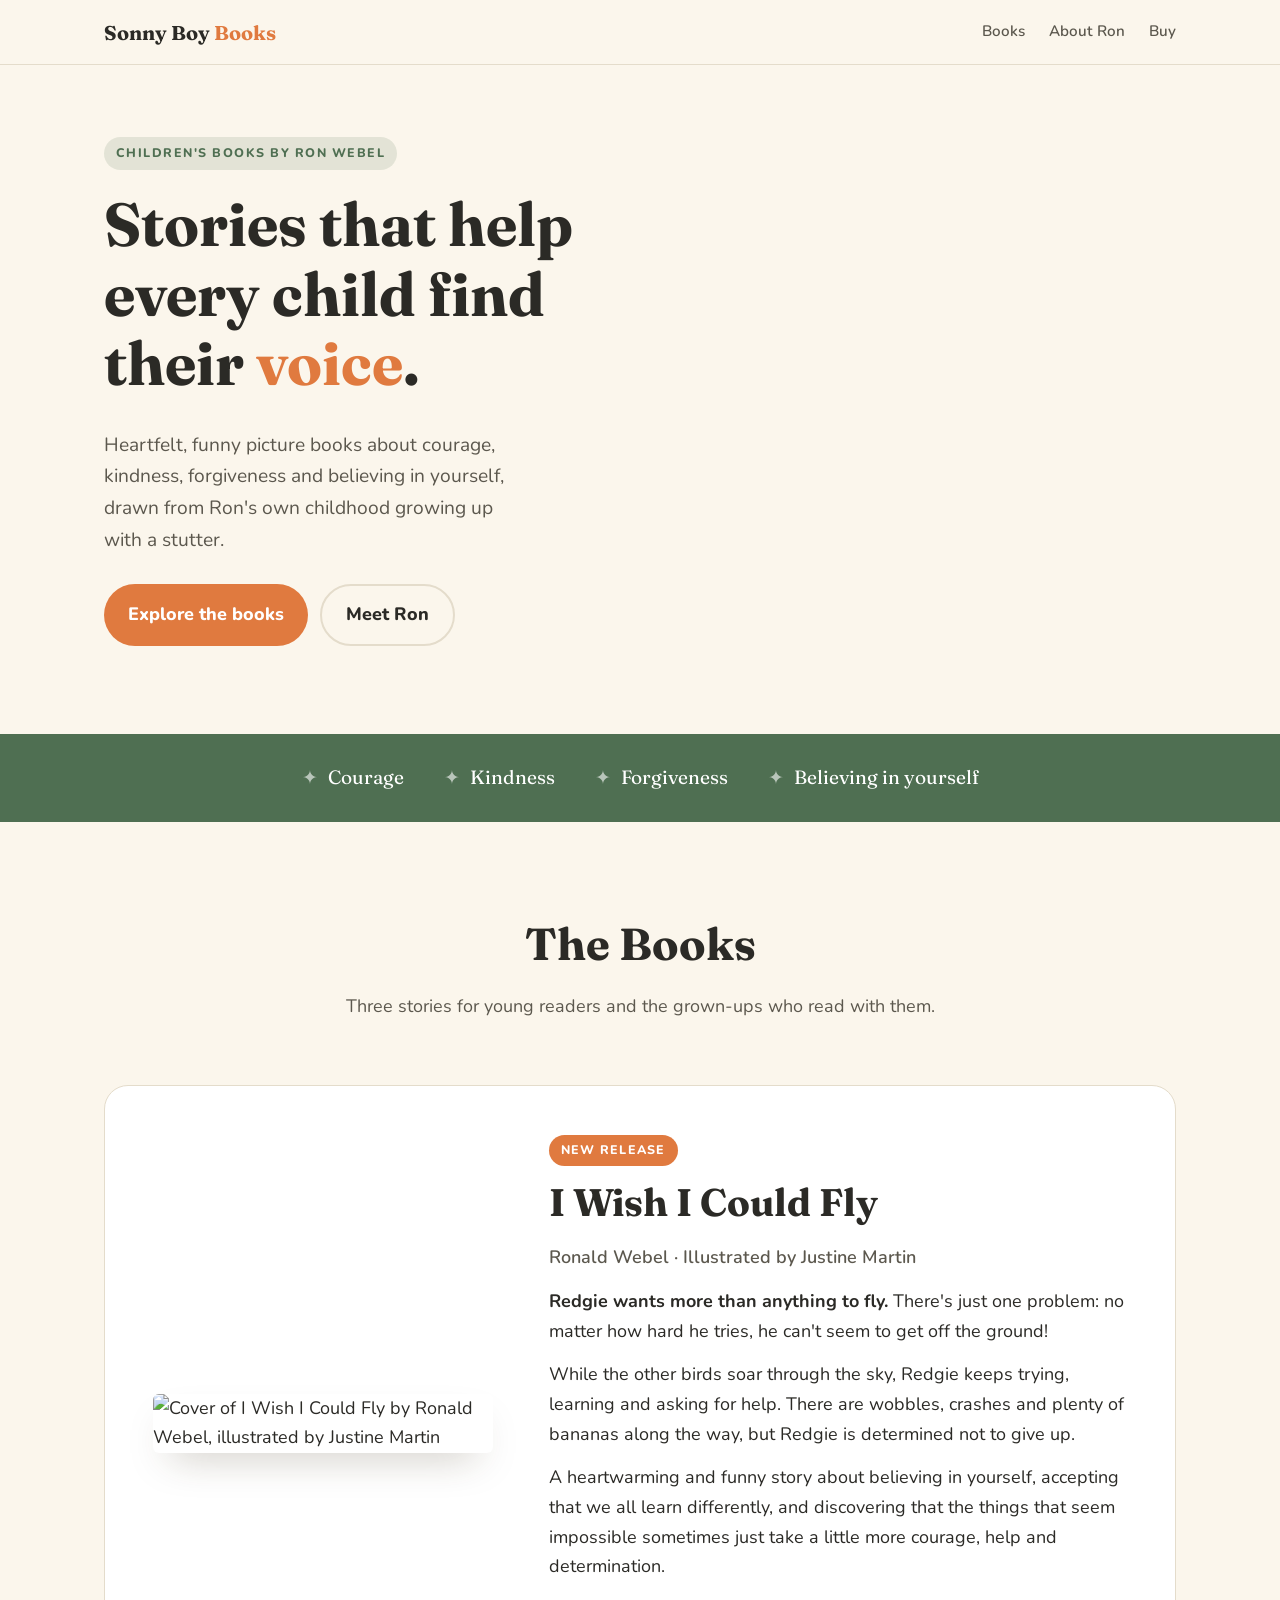
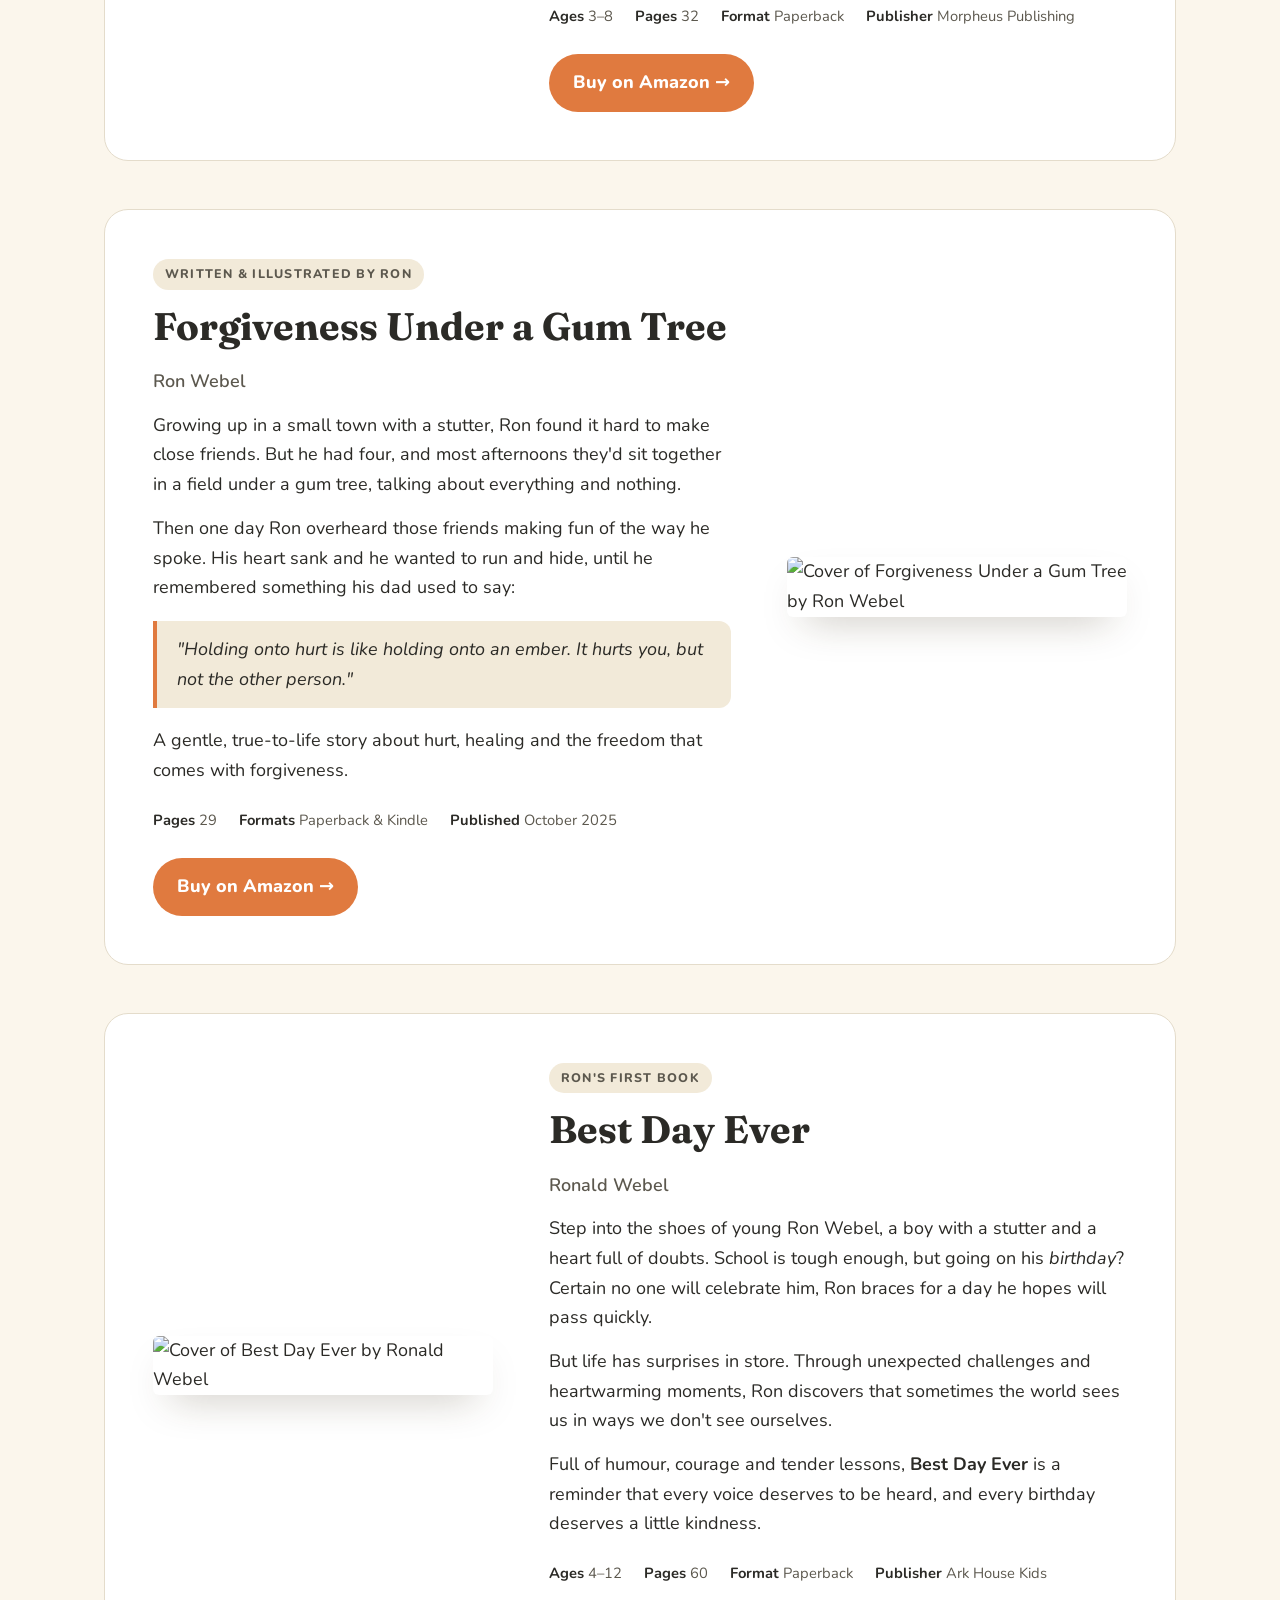
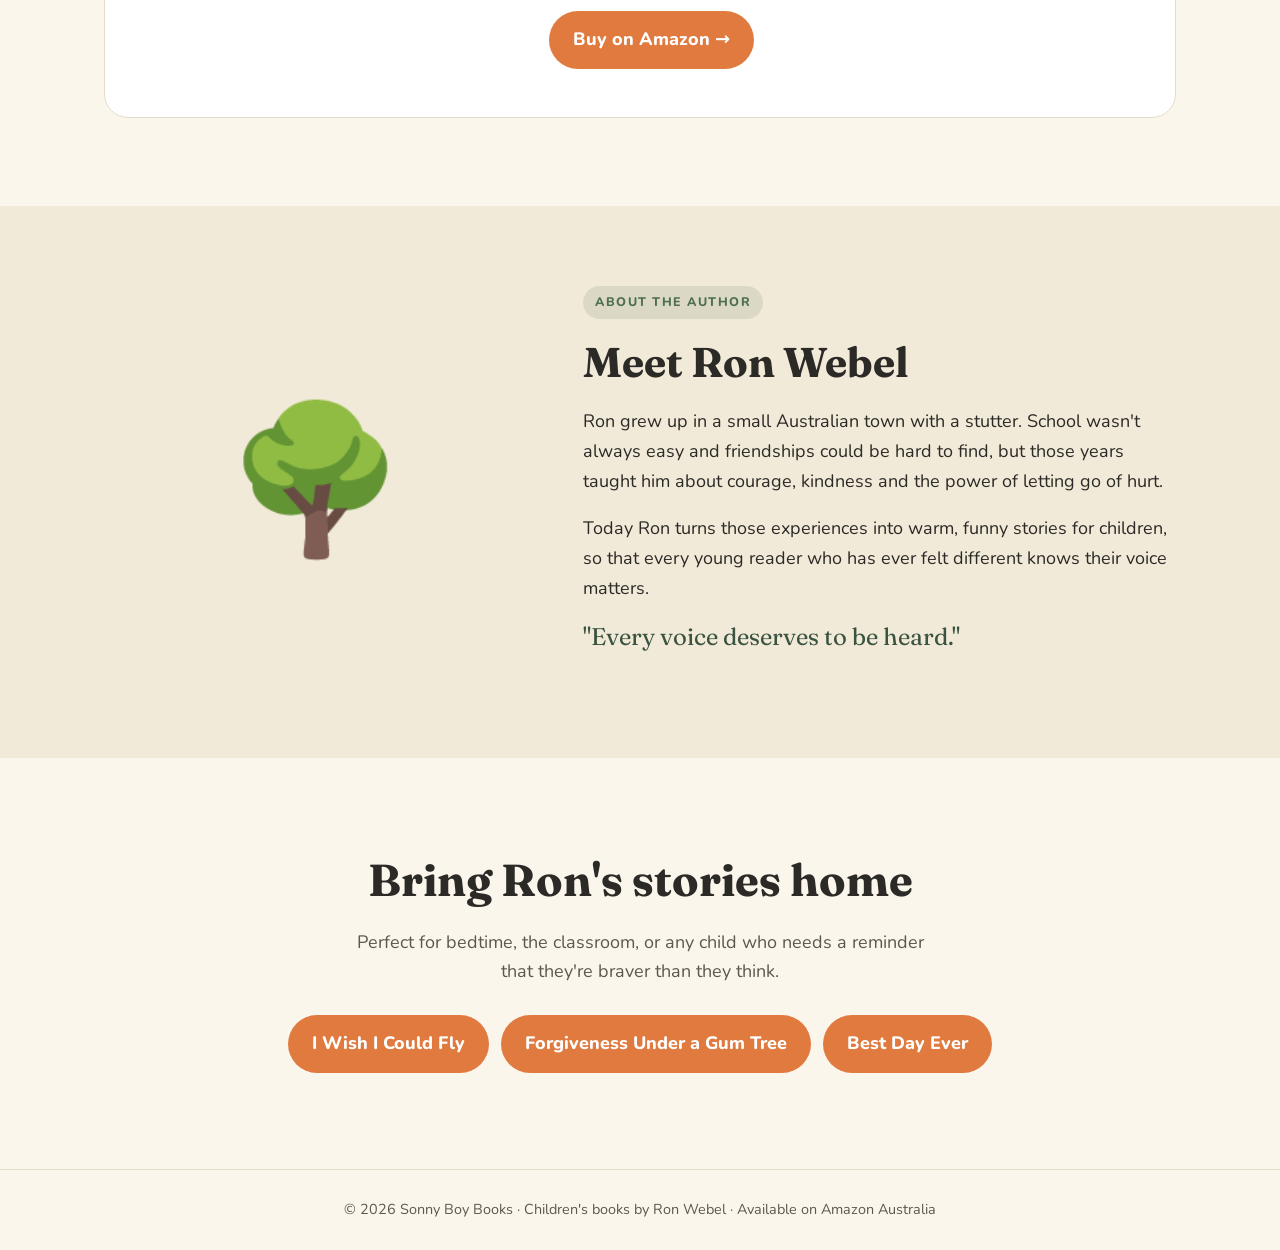
==== index.html @ a34eff3c "Add Sonny Boy Books website Co-Authored-By: Claude Opus 5.5 <noreply@anthropic.com>" ====
<!doctype html>
<html lang="en">
<head>
<meta charset="utf-8">
<meta name="viewport" content="width=device-width, initial-scale=1">
<title>Sonny Boy Books</title>
<meta name="description" content="Sonny Boy Books: heartfelt children's books by Australian author Ron Webel: Best Day Ever, Forgiveness Under a Gum Tree and I Wish I Could Fly. Stories about courage, kindness and believing in yourself.">
<meta property="og:title" content="Sonny Boy Books – Children's books by Ron Webel">
<meta property="og:description" content="Stories about courage, kindness and believing in yourself.">
<meta property="og:image" content="https://m.media-amazon.com/images/I/61KPDbzOzyL._SL1000_.jpg">
<link rel="preconnect" href="https://fonts.googleapis.com">
<link rel="preconnect" href="https://fonts.gstatic.com" crossorigin>
<link href="https://fonts.googleapis.com/css2?family=Fraunces:opsz,wght@9..144,500;9..144,700&family=Nunito:wght@400;600;800&display=swap" rel="stylesheet">
<style>
  :root {
    --bg: #fbf6ec;
    --bg-alt: #f2ead9;
    --surface: #ffffff;
    --ink: #2b2a26;
    --ink-soft: #5c584e;
    --gum: #4f6f52;
    --gum-deep: #3a5340;
    --sun: #e07a3f;
    --sun-deep: #c4622a;
    --sky: #8fb8c9;
    --line: #e4dccb;
    --shadow: 0 18px 40px -18px rgba(60, 45, 20, .35);
  }
  @media (prefers-color-scheme: dark) {
    :root:not([data-theme="light"]) {
      --bg: #1c1d1a; --bg-alt: #232520; --surface: #2a2c27;
      --ink: #f1ece1; --ink-soft: #bdb7a8;
      --gum: #9cc0a0; --gum-deep: #b7d4ba;
      --sun: #f0995f; --sun-deep: #f6b183; --sky: #8fb8c9;
      --line: #3a3c35; --shadow: 0 18px 40px -18px rgba(0,0,0,.7);
    }
  }
  :root[data-theme="dark"] {
    --bg: #1c1d1a; --bg-alt: #232520; --surface: #2a2c27;
    --ink: #f1ece1; --ink-soft: #bdb7a8;
    --gum: #9cc0a0; --gum-deep: #b7d4ba;
    --sun: #f0995f; --sun-deep: #f6b183; --sky: #8fb8c9;
    --line: #3a3c35; --shadow: 0 18px 40px -18px rgba(0,0,0,.7);
  }

  * { box-sizing: border-box; }
  html { scroll-behavior: smooth; }
  body {
    margin: 0; background: var(--bg); color: var(--ink);
    font-family: "Nunito", system-ui, sans-serif; font-size: 18px; line-height: 1.65;
  }
  img { max-width: 100%; display: block; }
  a { color: inherit; }
  h1, h2, h3 { font-family: "Fraunces", Georgia, serif; line-height: 1.15; margin: 0 0 .5em; }
  .wrap { max-width: 1120px; margin: 0 auto; padding: 0 24px; }

  /* Nav */
  nav { position: sticky; top: 0; z-index: 10; background: color-mix(in srgb, var(--bg) 88%, transparent);
        backdrop-filter: blur(8px); border-bottom: 1px solid var(--line); }
  nav .wrap { display: flex; align-items: center; justify-content: space-between; height: 64px; gap: 16px; }
  .brand { font-family: "Fraunces", serif; font-weight: 700; font-size: 1.25rem; text-decoration: none; }
  .brand span { color: var(--sun); }
  nav ul { list-style: none; display: flex; gap: 24px; margin: 0; padding: 0; font-weight: 600; font-size: .95rem; }
  nav ul a { text-decoration: none; color: var(--ink-soft); }
  nav ul a:hover { color: var(--gum); }

  /* Hero */
  .hero { padding: 72px 0 88px; overflow: hidden; }
  .hero .wrap { display: grid; grid-template-columns: 1.05fr 1fr; gap: 48px; align-items: center; }
  .eyebrow { display: inline-block; font-weight: 800; letter-spacing: .12em; text-transform: uppercase;
             font-size: .78rem; color: var(--gum); background: color-mix(in srgb, var(--gum) 14%, transparent);
             padding: 6px 12px; border-radius: 999px; margin-bottom: 20px; }
  .hero h1 { font-size: clamp(2.4rem, 5vw, 3.8rem); }
  .hero h1 em { font-style: normal; color: var(--sun); }
  .hero p.lead { font-size: 1.2rem; color: var(--ink-soft); max-width: 34ch; }
  .btns { display: flex; flex-wrap: wrap; gap: 12px; margin-top: 28px; }
  .btn { display: inline-flex; align-items: center; gap: 8px; padding: 14px 24px; border-radius: 999px;
         font-weight: 800; text-decoration: none; transition: transform .15s, background .15s; }
  .btn:hover { transform: translateY(-2px); }
  .btn-primary { background: var(--sun); color: #fff; }
  .btn-primary:hover { background: var(--sun-deep); }
  .btn-ghost { border: 2px solid var(--line); color: var(--ink); }
  .btn-ghost:hover { border-color: var(--gum); }

  .stack { position: relative; height: 440px; }
  .stack img { position: absolute; width: 46%; border-radius: 6px; box-shadow: var(--shadow); transition: transform .3s; }
  .stack img:nth-child(1) { left: 2%;  top: 60px; transform: rotate(-8deg); }
  .stack img:nth-child(2) { left: 50%; top: 70px; transform: rotate(7deg); }
  .stack img:nth-child(3) { left: 27%; top: 0;    transform: rotate(-1deg); z-index: 2; }
  .stack:hover img:nth-child(1) { transform: rotate(-11deg) translateX(-10px); }
  .stack:hover img:nth-child(2) { transform: rotate(10deg) translateX(10px); }
  .stack:hover img:nth-child(3) { transform: rotate(0) translateY(-8px); }

  /* Themes strip */
  .themes { background: var(--gum); color: #fff; padding: 28px 0; }
  :root[data-theme="dark"] .themes { color: #1c1d1a; }
  @media (prefers-color-scheme: dark) { :root:not([data-theme="light"]) .themes { color: #1c1d1a; } }
  .themes ul { list-style: none; margin: 0; padding: 0; display: flex; flex-wrap: wrap; justify-content: center; gap: 12px 40px;
               font-family: "Fraunces", serif; font-size: 1.2rem; }
  .themes li::before { content: "✦"; margin-right: 10px; opacity: .6; }

  /* Books */
  section.books { padding: 96px 0 40px; }
  .section-head { text-align: center; max-width: 640px; margin: 0 auto 64px; }
  .section-head h2 { font-size: clamp(2rem, 4vw, 2.8rem); }
  .section-head p { color: var(--ink-soft); }

  .book { display: grid; grid-template-columns: 340px 1fr; gap: 56px; align-items: center;
          padding: 48px; margin-bottom: 48px; background: var(--surface); border: 1px solid var(--line);
          border-radius: 24px; }
  .book:nth-of-type(even) { grid-template-columns: 1fr 340px; }
  .book:nth-of-type(even) .cover { order: 2; }
  .cover img { border-radius: 6px; box-shadow: var(--shadow); width: 100%; }
  .tag { display: inline-block; font-size: .78rem; font-weight: 800; text-transform: uppercase; letter-spacing: .1em;
         padding: 5px 12px; border-radius: 999px; margin-bottom: 14px; }
  .tag.new { background: var(--sun); color: #fff; }
  .tag.soft { background: var(--bg-alt); color: var(--ink-soft); }
  .book h3 { font-size: clamp(1.8rem, 3vw, 2.4rem); }
  .byline { color: var(--ink-soft); font-weight: 600; margin: -6px 0 18px; }
  .book p { margin: 0 0 14px; }
  .book blockquote { margin: 18px 0; padding: 14px 20px; border-left: 4px solid var(--sun);
                     background: var(--bg-alt); border-radius: 0 12px 12px 0; font-style: italic; }
  .facts { display: flex; flex-wrap: wrap; gap: 8px 22px; margin: 22px 0 26px; padding: 0; list-style: none;
           font-size: .92rem; color: var(--ink-soft); }
  .facts strong { color: var(--ink); }

  /* About */
  section.about { padding: 80px 0; background: var(--bg-alt); }
  .about .wrap { display: grid; grid-template-columns: 1fr 1.4fr; gap: 56px; align-items: center; }
  .about h2 { font-size: clamp(2rem, 4vw, 2.6rem); }
  .tree { font-size: 9rem; line-height: 1; text-align: center; filter: saturate(.8); }
  .quote-big { font-family: "Fraunces", serif; font-size: 1.5rem; line-height: 1.35; color: var(--gum-deep); margin-top: 18px; }

  /* CTA */
  section.cta { padding: 96px 0; text-align: center; }
  .cta h2 { font-size: clamp(2rem, 4vw, 2.8rem); }
  .cta p { color: var(--ink-soft); max-width: 52ch; margin: 0 auto 28px; }
  .cta .btns { justify-content: center; }

  footer { border-top: 1px solid var(--line); padding: 28px 0; color: var(--ink-soft); font-size: .9rem; text-align: center; }

  @media (max-width: 900px) {
    .hero .wrap, .about .wrap { grid-template-columns: 1fr; }
    .stack { height: 360px; max-width: 420px; margin: 0 auto; width: 100%; }
    .book, .book:nth-of-type(even) { grid-template-columns: 1fr; padding: 28px; gap: 28px; }
    .book:nth-of-type(even) .cover { order: 0; }
    .cover { max-width: 280px; margin: 0 auto; }
    nav ul { display: none; }
    .tree { font-size: 6rem; }
  }
  @media (max-width: 480px) {
    .wrap { padding: 0 16px; }
    .hero { padding: 48px 0 64px; }
    .stack { height: 280px; }
    .book { padding: 20px; }
  }
</style>
</head>
<body>

<nav>
  <div class="wrap">
    <a class="brand" href="#">Sonny Boy <span>Books</span></a>
    <ul>
      <li><a href="#books">Books</a></li>
      <li><a href="#about">About Ron</a></li>
      <li><a href="#buy">Buy</a></li>
    </ul>
  </div>
</nav>

<header class="hero">
  <div class="wrap">
    <div>
      <span class="eyebrow">Children's books by Ron Webel</span>
      <h1>Stories that help every child find their <em>voice</em>.</h1>
      <p class="lead">Heartfelt, funny picture books about courage, kindness, forgiveness and believing in yourself, drawn from Ron's own childhood growing up with a stutter.</p>
      <div class="btns">
        <a class="btn btn-primary" href="#books">Explore the books</a>
        <a class="btn btn-ghost" href="#about">Meet Ron</a>
      </div>
    </div>
    <div class="stack" aria-hidden="true">
      <img src="https://m.media-amazon.com/images/I/61-VufN8iWL._SL1360_.jpg" alt="">
      <img src="https://m.media-amazon.com/images/I/61kzlHPjQkL._SL1500_.jpg" alt="">
      <img src="https://m.media-amazon.com/images/I/61KPDbzOzyL._SL1000_.jpg" alt="">
    </div>
  </div>
</header>

<div class="themes">
  <div class="wrap">
    <ul>
      <li>Courage</li>
      <li>Kindness</li>
      <li>Forgiveness</li>
      <li>Believing in yourself</li>
    </ul>
  </div>
</div>

<section class="books" id="books">
  <div class="wrap">
    <div class="section-head">
      <h2>The Books</h2>
      <p>Three stories for young readers and the grown-ups who read with them.</p>
    </div>

    <article class="book">
      <div class="cover">
        <img src="https://m.media-amazon.com/images/I/61KPDbzOzyL._SL1000_.jpg" alt="Cover of I Wish I Could Fly by Ronald Webel, illustrated by Justine Martin" loading="lazy">
      </div>
      <div>
        <span class="tag new">New release</span>
        <h3>I Wish I Could Fly</h3>
        <p class="byline">Ronald Webel · Illustrated by Justine Martin</p>
        <p><strong>Redgie wants more than anything to fly.</strong> There's just one problem: no matter how hard he tries, he can't seem to get off the ground!</p>
        <p>While the other birds soar through the sky, Redgie keeps trying, learning and asking for help. There are wobbles, crashes and plenty of bananas along the way, but Redgie is determined not to give up.</p>
        <p>A heartwarming and funny story about believing in yourself, accepting that we all learn differently, and discovering that the things that seem impossible sometimes just take a little more courage, help and determination.</p>
        <ul class="facts">
          <li><strong>Ages</strong> 3–8</li>
          <li><strong>Pages</strong> 32</li>
          <li><strong>Format</strong> Paperback</li>
          <li><strong>Publisher</strong> Morpheus Publishing</li>
        </ul>
        <a class="btn btn-primary" href="https://www.amazon.com.au/dp/1923650742" target="_blank" rel="noopener">Buy on Amazon →</a>
      </div>
    </article>

    <article class="book">
      <div class="cover">
        <img src="https://m.media-amazon.com/images/I/61kzlHPjQkL._SL1500_.jpg" alt="Cover of Forgiveness Under a Gum Tree by Ron Webel" loading="lazy">
      </div>
      <div>
        <span class="tag soft">Written &amp; illustrated by Ron</span>
        <h3>Forgiveness Under a Gum Tree</h3>
        <p class="byline">Ron Webel</p>
        <p>Growing up in a small town with a stutter, Ron found it hard to make close friends. But he had four, and most afternoons they'd sit together in a field under a gum tree, talking about everything and nothing.</p>
        <p>Then one day Ron overheard those friends making fun of the way he spoke. His heart sank and he wanted to run and hide, until he remembered something his dad used to say:</p>
        <blockquote>"Holding onto hurt is like holding onto an ember. It hurts you, but not the other person."</blockquote>
        <p>A gentle, true-to-life story about hurt, healing and the freedom that comes with forgiveness.</p>
        <ul class="facts">
          <li><strong>Pages</strong> 29</li>
          <li><strong>Formats</strong> Paperback &amp; Kindle</li>
          <li><strong>Published</strong> October 2025</li>
        </ul>
        <a class="btn btn-primary" href="https://www.amazon.com.au/dp/B0FXVPGW4F" target="_blank" rel="noopener">Buy on Amazon →</a>
      </div>
    </article>

    <article class="book">
      <div class="cover">
        <img src="https://m.media-amazon.com/images/I/61-VufN8iWL._SL1360_.jpg" alt="Cover of Best Day Ever by Ronald Webel" loading="lazy">
      </div>
      <div>
        <span class="tag soft">Ron's first book</span>
        <h3>Best Day Ever</h3>
        <p class="byline">Ronald Webel</p>
        <p>Step into the shoes of young Ron Webel, a boy with a stutter and a heart full of doubts. School is tough enough, but going on his <em>birthday</em>? Certain no one will celebrate him, Ron braces for a day he hopes will pass quickly.</p>
        <p>But life has surprises in store. Through unexpected challenges and heartwarming moments, Ron discovers that sometimes the world sees us in ways we don't see ourselves.</p>
        <p>Full of humour, courage and tender lessons, <strong>Best Day Ever</strong> is a reminder that every voice deserves to be heard, and every birthday deserves a little kindness.</p>
        <ul class="facts">
          <li><strong>Ages</strong> 4–12</li>
          <li><strong>Pages</strong> 60</li>
          <li><strong>Format</strong> Paperback</li>
          <li><strong>Publisher</strong> Ark House Kids</li>
        </ul>
        <a class="btn btn-primary" href="https://www.amazon.com.au/dp/1763772071" target="_blank" rel="noopener">Buy on Amazon →</a>
      </div>
    </article>
  </div>
</section>

<section class="about" id="about">
  <div class="wrap">
    <div class="tree" aria-hidden="true">🌳</div>
    <div>
      <span class="eyebrow">About the author</span>
      <h2>Meet Ron Webel</h2>
      <p>Ron grew up in a small Australian town with a stutter. School wasn't always easy and friendships could be hard to find, but those years taught him about courage, kindness and the power of letting go of hurt.</p>
      <p>Today Ron turns those experiences into warm, funny stories for children, so that every young reader who has ever felt different knows their voice matters.</p>
      <p class="quote-big">"Every voice deserves to be heard."</p>
    </div>
  </div>
</section>

<section class="cta" id="buy">
  <div class="wrap">
    <h2>Bring Ron's stories home</h2>
    <p>Perfect for bedtime, the classroom, or any child who needs a reminder that they're braver than they think.</p>
    <div class="btns">
      <a class="btn btn-primary" href="https://www.amazon.com.au/dp/1923650742" target="_blank" rel="noopener">I Wish I Could Fly</a>
      <a class="btn btn-primary" href="https://www.amazon.com.au/dp/B0FXVPGW4F" target="_blank" rel="noopener">Forgiveness Under a Gum Tree</a>
      <a class="btn btn-primary" href="https://www.amazon.com.au/dp/1763772071" target="_blank" rel="noopener">Best Day Ever</a>
    </div>
  </div>
</section>

<footer>
  <div class="wrap">© <span id="yr">2026</span> Sonny Boy Books · Children's books by Ron Webel · Available on Amazon Australia</div>
</footer>

<script>document.getElementById('yr').textContent = new Date().getFullYear();</script>
</body>
</html>
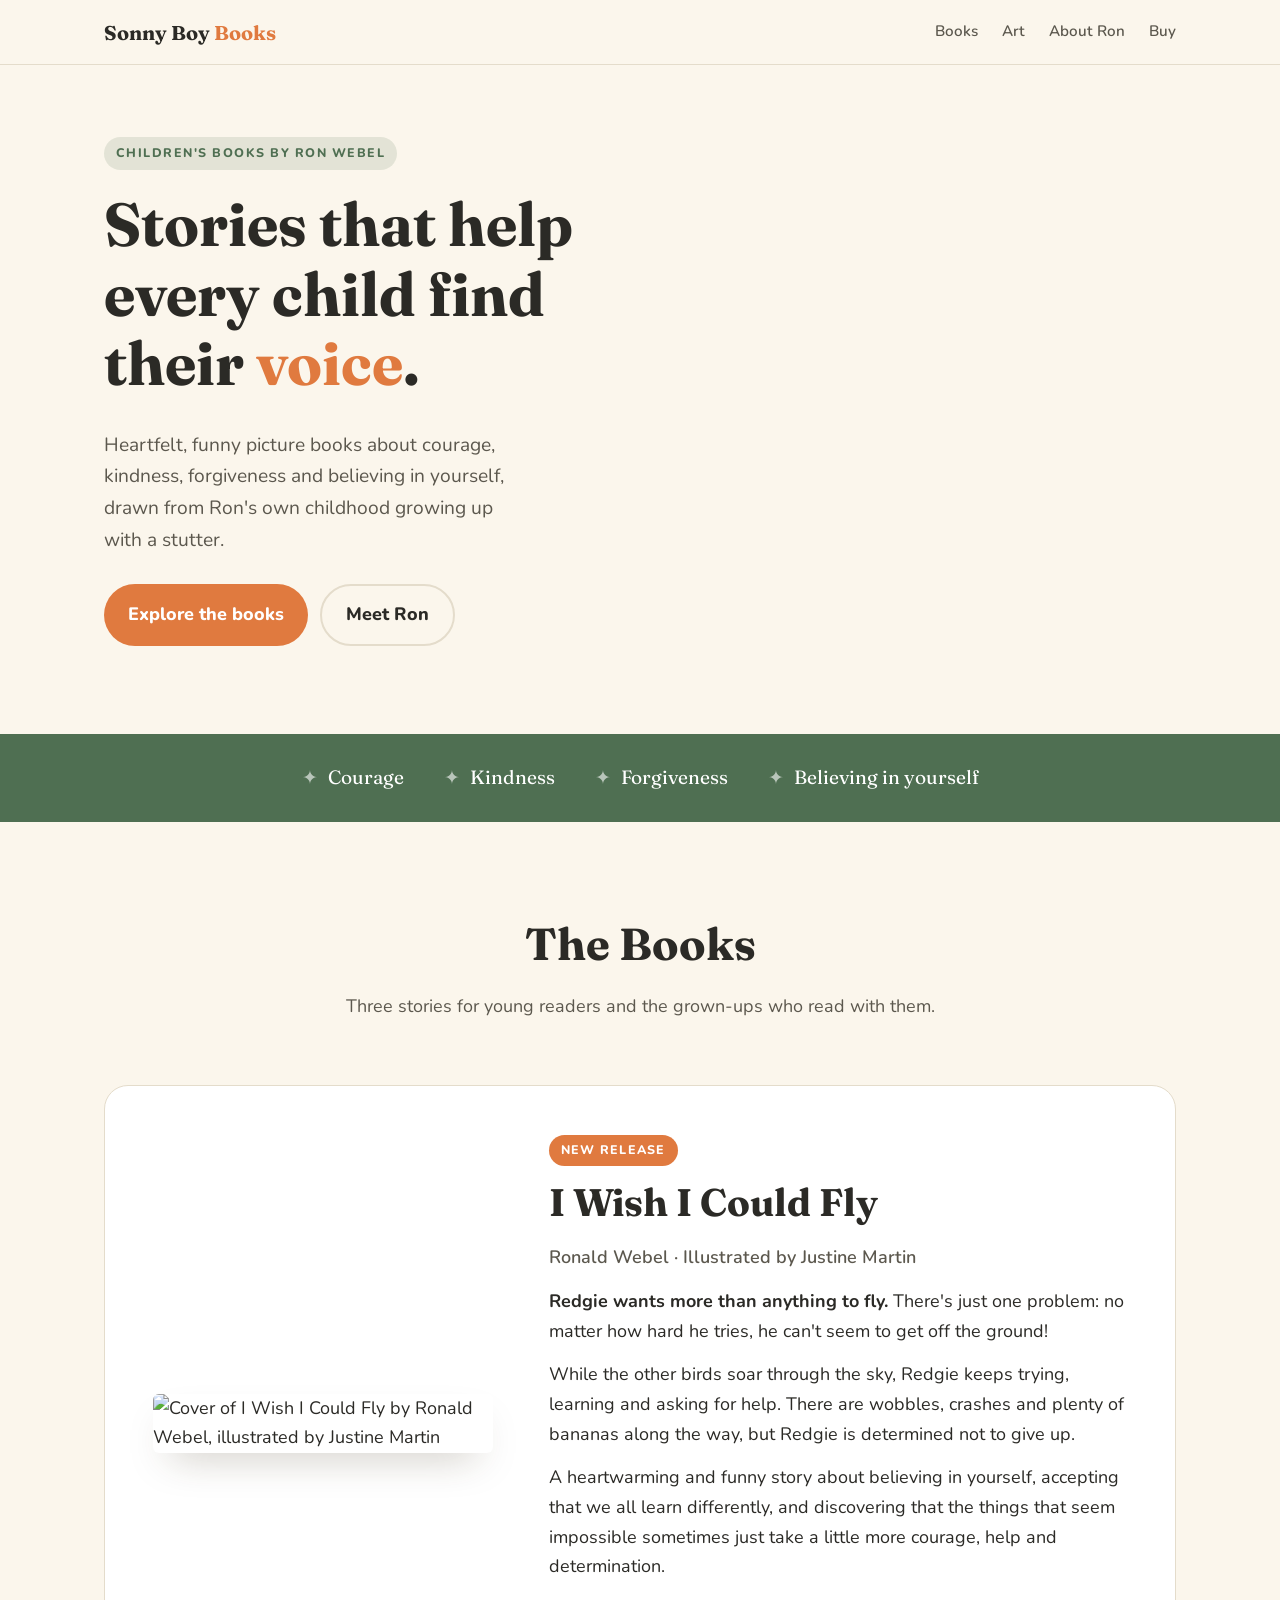
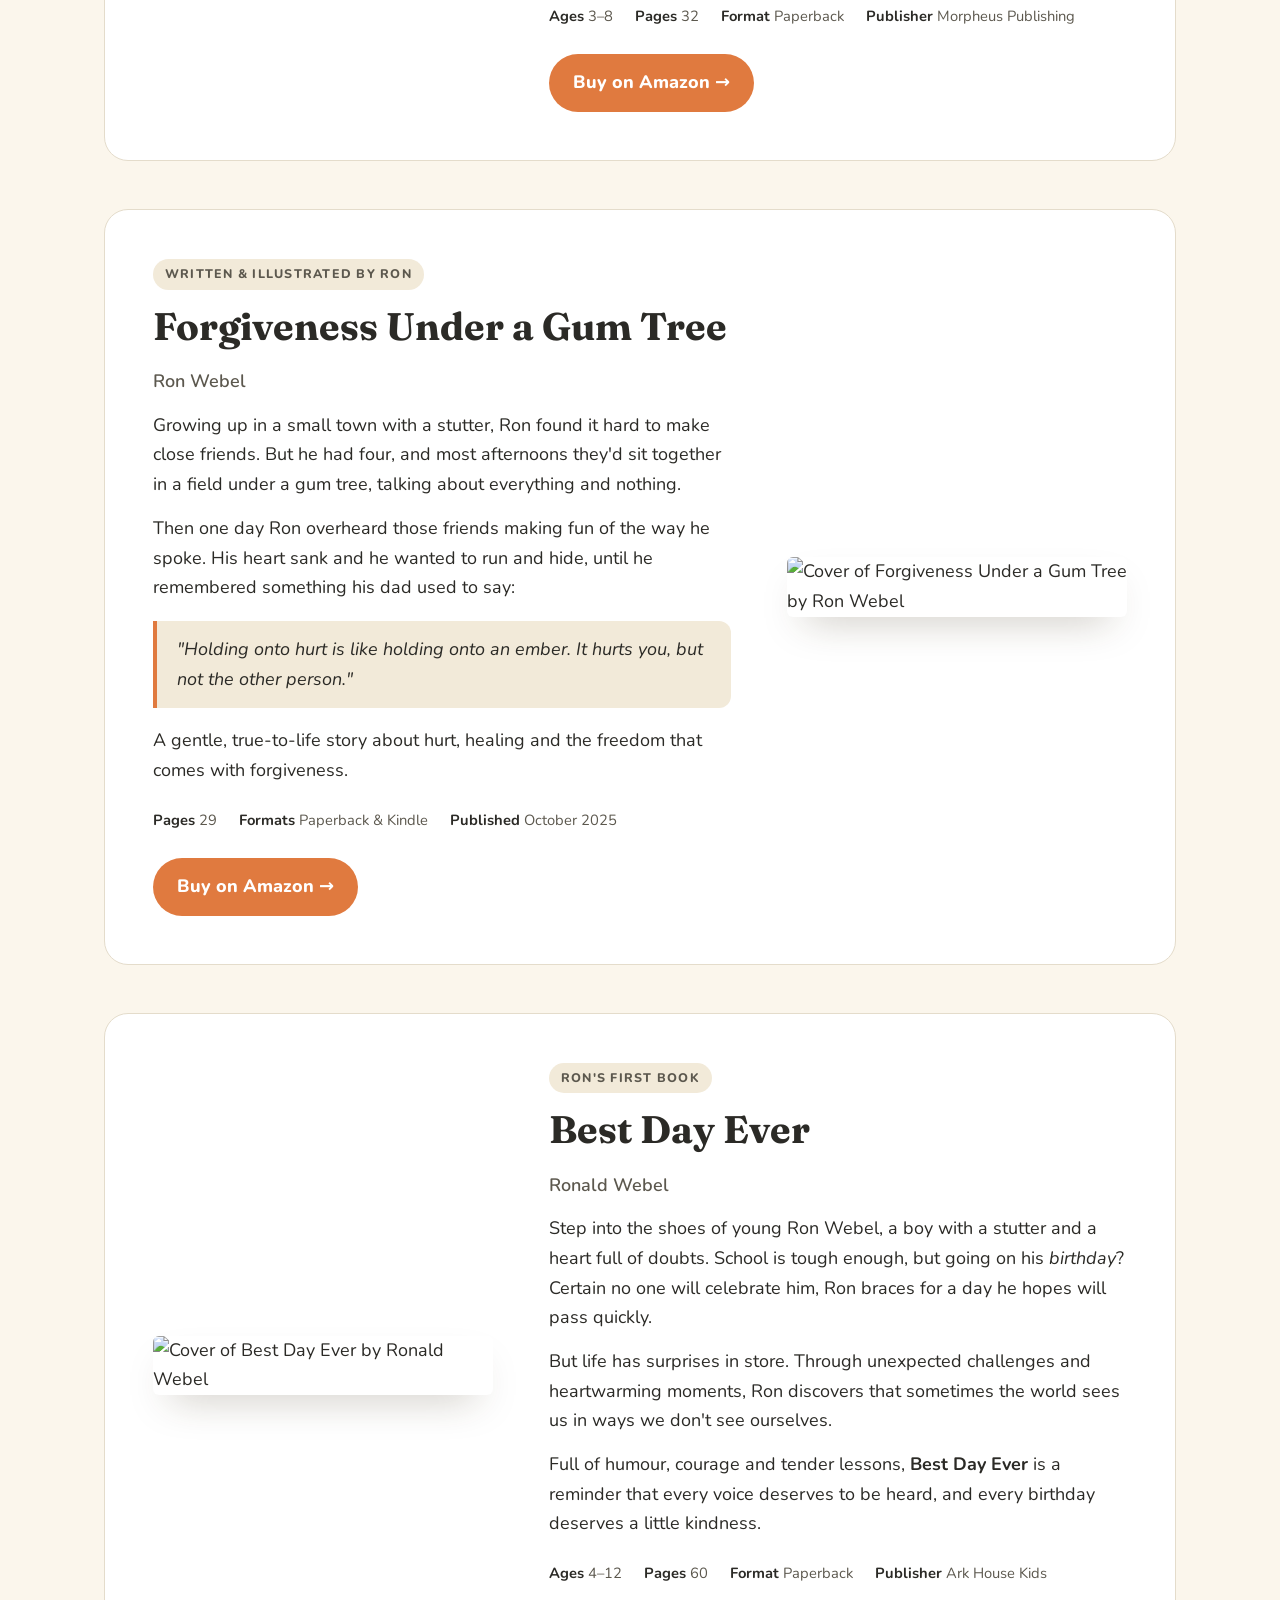
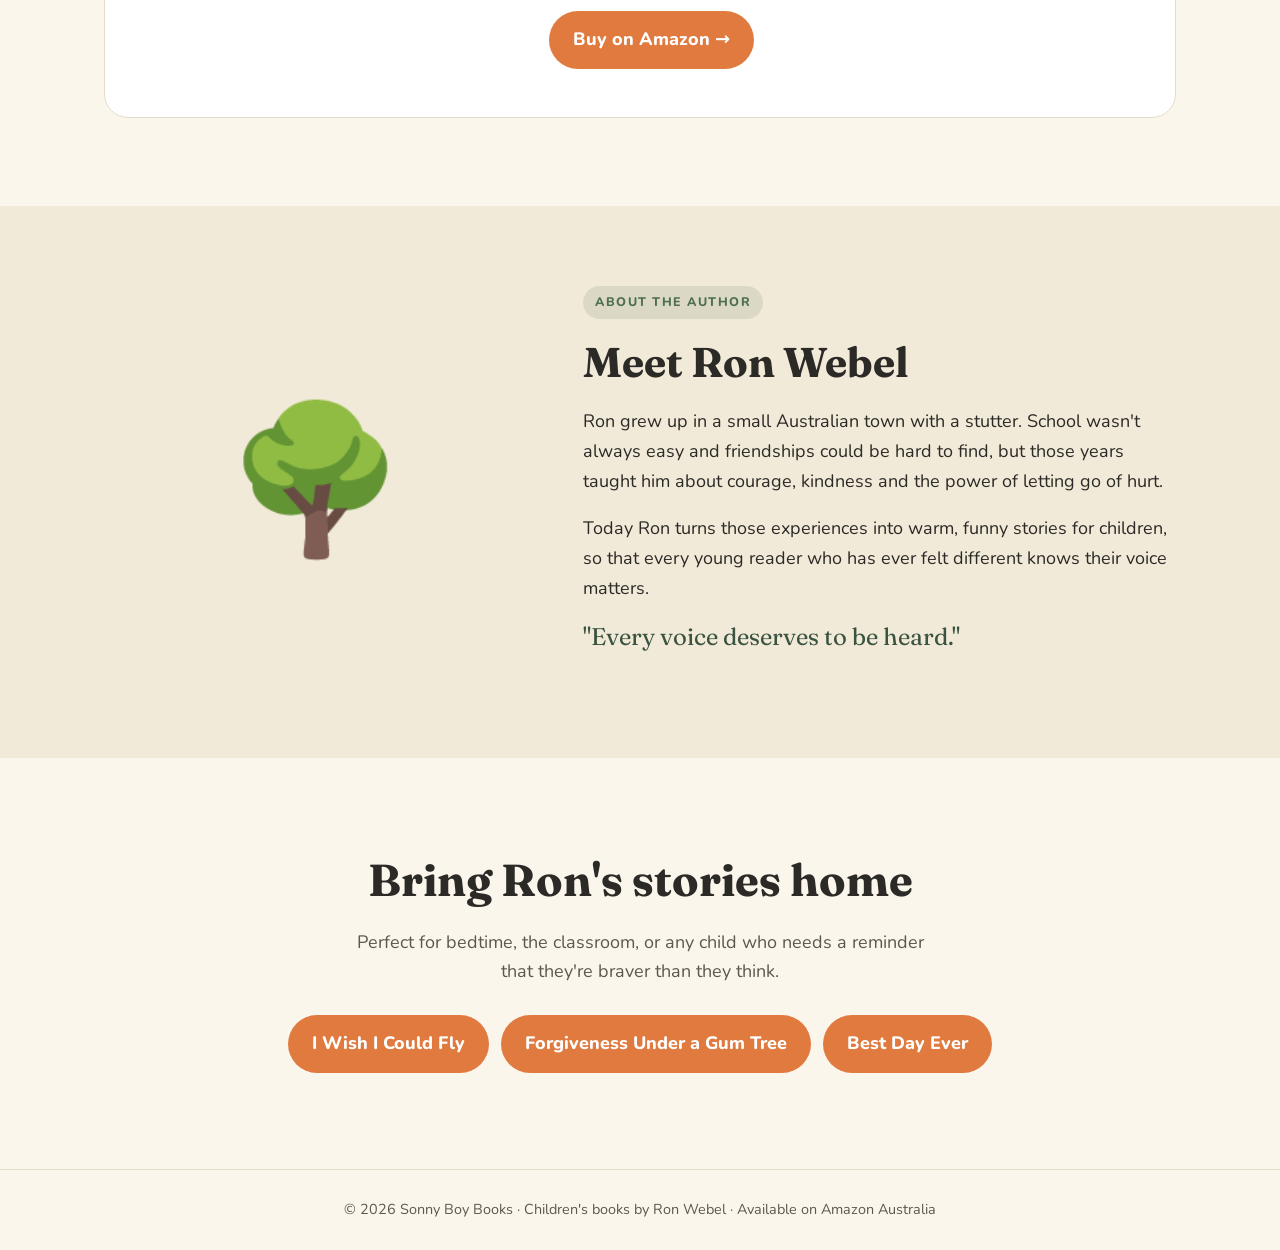
==== commit 7ec68e2c: "Add art prints page and shared stylesheet Add art.html with a placeholder print gallery structured t" ====
--- a/index.html
+++ b/index.html
@@ -11,159 +11,17 @@
 <link rel="preconnect" href="https://fonts.googleapis.com">
 <link rel="preconnect" href="https://fonts.gstatic.com" crossorigin>
 <link href="https://fonts.googleapis.com/css2?family=Fraunces:opsz,wght@9..144,500;9..144,700&family=Nunito:wght@400;600;800&display=swap" rel="stylesheet">
-<style>
-  :root {
-    --bg: #fbf6ec;
-    --bg-alt: #f2ead9;
-    --surface: #ffffff;
-    --ink: #2b2a26;
-    --ink-soft: #5c584e;
-    --gum: #4f6f52;
-    --gum-deep: #3a5340;
-    --sun: #e07a3f;
-    --sun-deep: #c4622a;
-    --sky: #8fb8c9;
-    --line: #e4dccb;
-    --shadow: 0 18px 40px -18px rgba(60, 45, 20, .35);
-  }
-  @media (prefers-color-scheme: dark) {
-    :root:not([data-theme="light"]) {
-      --bg: #1c1d1a; --bg-alt: #232520; --surface: #2a2c27;
-      --ink: #f1ece1; --ink-soft: #bdb7a8;
-      --gum: #9cc0a0; --gum-deep: #b7d4ba;
-      --sun: #f0995f; --sun-deep: #f6b183; --sky: #8fb8c9;
-      --line: #3a3c35; --shadow: 0 18px 40px -18px rgba(0,0,0,.7);
-    }
-  }
-  :root[data-theme="dark"] {
-    --bg: #1c1d1a; --bg-alt: #232520; --surface: #2a2c27;
-    --ink: #f1ece1; --ink-soft: #bdb7a8;
-    --gum: #9cc0a0; --gum-deep: #b7d4ba;
-    --sun: #f0995f; --sun-deep: #f6b183; --sky: #8fb8c9;
-    --line: #3a3c35; --shadow: 0 18px 40px -18px rgba(0,0,0,.7);
-  }
-
-  * { box-sizing: border-box; }
-  html { scroll-behavior: smooth; }
-  body {
-    margin: 0; background: var(--bg); color: var(--ink);
-    font-family: "Nunito", system-ui, sans-serif; font-size: 18px; line-height: 1.65;
-  }
-  img { max-width: 100%; display: block; }
-  a { color: inherit; }
-  h1, h2, h3 { font-family: "Fraunces", Georgia, serif; line-height: 1.15; margin: 0 0 .5em; }
-  .wrap { max-width: 1120px; margin: 0 auto; padding: 0 24px; }
-
-  /* Nav */
-  nav { position: sticky; top: 0; z-index: 10; background: color-mix(in srgb, var(--bg) 88%, transparent);
-        backdrop-filter: blur(8px); border-bottom: 1px solid var(--line); }
-  nav .wrap { display: flex; align-items: center; justify-content: space-between; height: 64px; gap: 16px; }
-  .brand { font-family: "Fraunces", serif; font-weight: 700; font-size: 1.25rem; text-decoration: none; }
-  .brand span { color: var(--sun); }
-  nav ul { list-style: none; display: flex; gap: 24px; margin: 0; padding: 0; font-weight: 600; font-size: .95rem; }
-  nav ul a { text-decoration: none; color: var(--ink-soft); }
-  nav ul a:hover { color: var(--gum); }
-
-  /* Hero */
-  .hero { padding: 72px 0 88px; overflow: hidden; }
-  .hero .wrap { display: grid; grid-template-columns: 1.05fr 1fr; gap: 48px; align-items: center; }
-  .eyebrow { display: inline-block; font-weight: 800; letter-spacing: .12em; text-transform: uppercase;
-             font-size: .78rem; color: var(--gum); background: color-mix(in srgb, var(--gum) 14%, transparent);
-             padding: 6px 12px; border-radius: 999px; margin-bottom: 20px; }
-  .hero h1 { font-size: clamp(2.4rem, 5vw, 3.8rem); }
-  .hero h1 em { font-style: normal; color: var(--sun); }
-  .hero p.lead { font-size: 1.2rem; color: var(--ink-soft); max-width: 34ch; }
-  .btns { display: flex; flex-wrap: wrap; gap: 12px; margin-top: 28px; }
-  .btn { display: inline-flex; align-items: center; gap: 8px; padding: 14px 24px; border-radius: 999px;
-         font-weight: 800; text-decoration: none; transition: transform .15s, background .15s; }
-  .btn:hover { transform: translateY(-2px); }
-  .btn-primary { background: var(--sun); color: #fff; }
-  .btn-primary:hover { background: var(--sun-deep); }
-  .btn-ghost { border: 2px solid var(--line); color: var(--ink); }
-  .btn-ghost:hover { border-color: var(--gum); }
-
-  .stack { position: relative; height: 440px; }
-  .stack img { position: absolute; width: 46%; border-radius: 6px; box-shadow: var(--shadow); transition: transform .3s; }
-  .stack img:nth-child(1) { left: 2%;  top: 60px; transform: rotate(-8deg); }
-  .stack img:nth-child(2) { left: 50%; top: 70px; transform: rotate(7deg); }
-  .stack img:nth-child(3) { left: 27%; top: 0;    transform: rotate(-1deg); z-index: 2; }
-  .stack:hover img:nth-child(1) { transform: rotate(-11deg) translateX(-10px); }
-  .stack:hover img:nth-child(2) { transform: rotate(10deg) translateX(10px); }
-  .stack:hover img:nth-child(3) { transform: rotate(0) translateY(-8px); }
-
-  /* Themes strip */
-  .themes { background: var(--gum); color: #fff; padding: 28px 0; }
-  :root[data-theme="dark"] .themes { color: #1c1d1a; }
-  @media (prefers-color-scheme: dark) { :root:not([data-theme="light"]) .themes { color: #1c1d1a; } }
-  .themes ul { list-style: none; margin: 0; padding: 0; display: flex; flex-wrap: wrap; justify-content: center; gap: 12px 40px;
-               font-family: "Fraunces", serif; font-size: 1.2rem; }
-  .themes li::before { content: "✦"; margin-right: 10px; opacity: .6; }
-
-  /* Books */
-  section.books { padding: 96px 0 40px; }
-  .section-head { text-align: center; max-width: 640px; margin: 0 auto 64px; }
-  .section-head h2 { font-size: clamp(2rem, 4vw, 2.8rem); }
-  .section-head p { color: var(--ink-soft); }
-
-  .book { display: grid; grid-template-columns: 340px 1fr; gap: 56px; align-items: center;
-          padding: 48px; margin-bottom: 48px; background: var(--surface); border: 1px solid var(--line);
-          border-radius: 24px; }
-  .book:nth-of-type(even) { grid-template-columns: 1fr 340px; }
-  .book:nth-of-type(even) .cover { order: 2; }
-  .cover img { border-radius: 6px; box-shadow: var(--shadow); width: 100%; }
-  .tag { display: inline-block; font-size: .78rem; font-weight: 800; text-transform: uppercase; letter-spacing: .1em;
-         padding: 5px 12px; border-radius: 999px; margin-bottom: 14px; }
-  .tag.new { background: var(--sun); color: #fff; }
-  .tag.soft { background: var(--bg-alt); color: var(--ink-soft); }
-  .book h3 { font-size: clamp(1.8rem, 3vw, 2.4rem); }
-  .byline { color: var(--ink-soft); font-weight: 600; margin: -6px 0 18px; }
-  .book p { margin: 0 0 14px; }
-  .book blockquote { margin: 18px 0; padding: 14px 20px; border-left: 4px solid var(--sun);
-                     background: var(--bg-alt); border-radius: 0 12px 12px 0; font-style: italic; }
-  .facts { display: flex; flex-wrap: wrap; gap: 8px 22px; margin: 22px 0 26px; padding: 0; list-style: none;
-           font-size: .92rem; color: var(--ink-soft); }
-  .facts strong { color: var(--ink); }
-
-  /* About */
-  section.about { padding: 80px 0; background: var(--bg-alt); }
-  .about .wrap { display: grid; grid-template-columns: 1fr 1.4fr; gap: 56px; align-items: center; }
-  .about h2 { font-size: clamp(2rem, 4vw, 2.6rem); }
-  .tree { font-size: 9rem; line-height: 1; text-align: center; filter: saturate(.8); }
-  .quote-big { font-family: "Fraunces", serif; font-size: 1.5rem; line-height: 1.35; color: var(--gum-deep); margin-top: 18px; }
-
-  /* CTA */
-  section.cta { padding: 96px 0; text-align: center; }
-  .cta h2 { font-size: clamp(2rem, 4vw, 2.8rem); }
-  .cta p { color: var(--ink-soft); max-width: 52ch; margin: 0 auto 28px; }
-  .cta .btns { justify-content: center; }
-
-  footer { border-top: 1px solid var(--line); padding: 28px 0; color: var(--ink-soft); font-size: .9rem; text-align: center; }
-
-  @media (max-width: 900px) {
-    .hero .wrap, .about .wrap { grid-template-columns: 1fr; }
-    .stack { height: 360px; max-width: 420px; margin: 0 auto; width: 100%; }
-    .book, .book:nth-of-type(even) { grid-template-columns: 1fr; padding: 28px; gap: 28px; }
-    .book:nth-of-type(even) .cover { order: 0; }
-    .cover { max-width: 280px; margin: 0 auto; }
-    nav ul { display: none; }
-    .tree { font-size: 6rem; }
-  }
-  @media (max-width: 480px) {
-    .wrap { padding: 0 16px; }
-    .hero { padding: 48px 0 64px; }
-    .stack { height: 280px; }
-    .book { padding: 20px; }
-  }
-</style>
+<link rel="stylesheet" href="styles.css">
 </head>
 <body>
 
 <nav>
   <div class="wrap">
-    <a class="brand" href="#">Sonny Boy <span>Books</span></a>
+    <a class="brand" href="index.html">Sonny Boy <span>Books</span></a>
     <ul>
       <li><a href="#books">Books</a></li>
-      <li><a href="#about">About Ron</a></li>
+      <li><a href="art.html">Art</a></li>
+      <li><a href="#about">About<span class="nav-extra"> Ron</span></a></li>
       <li><a href="#buy">Buy</a></li>
     </ul>
   </div>
--- a/styles.css
+++ b/styles.css
@@ -0,0 +1,192 @@
+:root {
+  --bg: #fbf6ec;
+  --bg-alt: #f2ead9;
+  --surface: #ffffff;
+  --ink: #2b2a26;
+  --ink-soft: #5c584e;
+  --gum: #4f6f52;
+  --gum-deep: #3a5340;
+  --sun: #e07a3f;
+  --sun-deep: #c4622a;
+  --sky: #8fb8c9;
+  --line: #e4dccb;
+  --shadow: 0 18px 40px -18px rgba(60, 45, 20, .35);
+}
+@media (prefers-color-scheme: dark) {
+  :root:not([data-theme="light"]) {
+    --bg: #1c1d1a; --bg-alt: #232520; --surface: #2a2c27;
+    --ink: #f1ece1; --ink-soft: #bdb7a8;
+    --gum: #9cc0a0; --gum-deep: #b7d4ba;
+    --sun: #f0995f; --sun-deep: #f6b183; --sky: #8fb8c9;
+    --line: #3a3c35; --shadow: 0 18px 40px -18px rgba(0,0,0,.7);
+  }
+}
+:root[data-theme="dark"] {
+  --bg: #1c1d1a; --bg-alt: #232520; --surface: #2a2c27;
+  --ink: #f1ece1; --ink-soft: #bdb7a8;
+  --gum: #9cc0a0; --gum-deep: #b7d4ba;
+  --sun: #f0995f; --sun-deep: #f6b183; --sky: #8fb8c9;
+  --line: #3a3c35; --shadow: 0 18px 40px -18px rgba(0,0,0,.7);
+}
+
+* { box-sizing: border-box; }
+html { scroll-behavior: smooth; }
+body {
+  margin: 0; background: var(--bg); color: var(--ink);
+  font-family: "Nunito", system-ui, sans-serif; font-size: 18px; line-height: 1.65;
+}
+img { max-width: 100%; display: block; }
+a { color: inherit; }
+h1, h2, h3 { font-family: "Fraunces", Georgia, serif; line-height: 1.15; margin: 0 0 .5em; }
+.wrap { max-width: 1120px; margin: 0 auto; padding: 0 24px; }
+
+/* Nav */
+nav { position: sticky; top: 0; z-index: 10; background: color-mix(in srgb, var(--bg) 88%, transparent);
+      backdrop-filter: blur(8px); border-bottom: 1px solid var(--line); }
+nav .wrap { display: flex; align-items: center; justify-content: space-between; height: 64px; gap: 16px; }
+.brand { font-family: "Fraunces", serif; font-weight: 700; font-size: 1.25rem; text-decoration: none; }
+.brand span { color: var(--sun); }
+nav ul { list-style: none; display: flex; gap: 24px; margin: 0; padding: 0; font-weight: 600; font-size: .95rem; }
+nav ul a { text-decoration: none; color: var(--ink-soft); }
+nav ul a:hover { color: var(--gum); }
+
+/* Hero */
+.hero { padding: 72px 0 88px; overflow: hidden; }
+.hero .wrap { display: grid; grid-template-columns: 1.05fr 1fr; gap: 48px; align-items: center; }
+.eyebrow { display: inline-block; font-weight: 800; letter-spacing: .12em; text-transform: uppercase;
+           font-size: .78rem; color: var(--gum); background: color-mix(in srgb, var(--gum) 14%, transparent);
+           padding: 6px 12px; border-radius: 999px; margin-bottom: 20px; }
+.hero h1 { font-size: clamp(2.4rem, 5vw, 3.8rem); }
+.hero h1 em { font-style: normal; color: var(--sun); }
+.hero p.lead { font-size: 1.2rem; color: var(--ink-soft); max-width: 34ch; }
+.btns { display: flex; flex-wrap: wrap; gap: 12px; margin-top: 28px; }
+.btn { display: inline-flex; align-items: center; gap: 8px; padding: 14px 24px; border-radius: 999px;
+       font-weight: 800; text-decoration: none; transition: transform .15s, background .15s; }
+.btn:hover { transform: translateY(-2px); }
+.btn-primary { background: var(--sun); color: #fff; }
+.btn-primary:hover { background: var(--sun-deep); }
+.btn-ghost { border: 2px solid var(--line); color: var(--ink); }
+.btn-ghost:hover { border-color: var(--gum); }
+
+.stack { position: relative; height: 440px; }
+.stack img { position: absolute; width: 46%; border-radius: 6px; box-shadow: var(--shadow); transition: transform .3s; }
+.stack img:nth-child(1) { left: 2%;  top: 60px; transform: rotate(-8deg); }
+.stack img:nth-child(2) { left: 50%; top: 70px; transform: rotate(7deg); }
+.stack img:nth-child(3) { left: 27%; top: 0;    transform: rotate(-1deg); z-index: 2; }
+.stack:hover img:nth-child(1) { transform: rotate(-11deg) translateX(-10px); }
+.stack:hover img:nth-child(2) { transform: rotate(10deg) translateX(10px); }
+.stack:hover img:nth-child(3) { transform: rotate(0) translateY(-8px); }
+
+/* Themes strip */
+.themes { background: var(--gum); color: #fff; padding: 28px 0; }
+:root[data-theme="dark"] .themes { color: #1c1d1a; }
+@media (prefers-color-scheme: dark) { :root:not([data-theme="light"]) .themes { color: #1c1d1a; } }
+.themes ul { list-style: none; margin: 0; padding: 0; display: flex; flex-wrap: wrap; justify-content: center; gap: 12px 40px;
+             font-family: "Fraunces", serif; font-size: 1.2rem; }
+.themes li::before { content: "✦"; margin-right: 10px; opacity: .6; }
+
+/* Books */
+section.books { padding: 96px 0 40px; }
+.section-head { text-align: center; max-width: 640px; margin: 0 auto 64px; }
+.section-head h2 { font-size: clamp(2rem, 4vw, 2.8rem); }
+.section-head p { color: var(--ink-soft); }
+
+.book { display: grid; grid-template-columns: 340px 1fr; gap: 56px; align-items: center;
+        padding: 48px; margin-bottom: 48px; background: var(--surface); border: 1px solid var(--line);
+        border-radius: 24px; }
+.book:nth-of-type(even) { grid-template-columns: 1fr 340px; }
+.book:nth-of-type(even) .cover { order: 2; }
+.cover img { border-radius: 6px; box-shadow: var(--shadow); width: 100%; }
+.tag { display: inline-block; font-size: .78rem; font-weight: 800; text-transform: uppercase; letter-spacing: .1em;
+       padding: 5px 12px; border-radius: 999px; margin-bottom: 14px; }
+.tag.new { background: var(--sun); color: #fff; }
+.tag.soft { background: var(--bg-alt); color: var(--ink-soft); }
+.book h3 { font-size: clamp(1.8rem, 3vw, 2.4rem); }
+.byline { color: var(--ink-soft); font-weight: 600; margin: -6px 0 18px; }
+.book p { margin: 0 0 14px; }
+.book blockquote { margin: 18px 0; padding: 14px 20px; border-left: 4px solid var(--sun);
+                   background: var(--bg-alt); border-radius: 0 12px 12px 0; font-style: italic; }
+.facts { display: flex; flex-wrap: wrap; gap: 8px 22px; margin: 22px 0 26px; padding: 0; list-style: none;
+         font-size: .92rem; color: var(--ink-soft); }
+.facts strong { color: var(--ink); }
+
+/* About */
+section.about { padding: 80px 0; background: var(--bg-alt); }
+.about .wrap { display: grid; grid-template-columns: 1fr 1.4fr; gap: 56px; align-items: center; }
+.about h2 { font-size: clamp(2rem, 4vw, 2.6rem); }
+.tree { font-size: 9rem; line-height: 1; text-align: center; filter: saturate(.8); }
+.quote-big { font-family: "Fraunces", serif; font-size: 1.5rem; line-height: 1.35; color: var(--gum-deep); margin-top: 18px; }
+
+/* CTA */
+section.cta { padding: 96px 0; text-align: center; }
+.cta h2 { font-size: clamp(2rem, 4vw, 2.8rem); }
+.cta p { color: var(--ink-soft); max-width: 52ch; margin: 0 auto 28px; }
+.cta .btns { justify-content: center; }
+
+footer { border-top: 1px solid var(--line); padding: 28px 0; color: var(--ink-soft); font-size: .9rem; text-align: center; }
+
+@media (max-width: 900px) {
+  .hero .wrap, .about .wrap { grid-template-columns: 1fr; }
+  .stack { height: 360px; max-width: 420px; margin: 0 auto; width: 100%; }
+  .book, .book:nth-of-type(even) { grid-template-columns: 1fr; padding: 28px; gap: 28px; }
+  .book:nth-of-type(even) .cover { order: 0; }
+  .cover { max-width: 280px; margin: 0 auto; }
+  nav ul { gap: 14px; font-size: .85rem; }
+  .brand { font-size: 1.1rem; }
+  .brand, nav ul a { white-space: nowrap; }
+  .tree { font-size: 6rem; }
+}
+@media (max-width: 480px) {
+  .wrap { padding: 0 16px; }
+  .nav-extra { display: none; }
+  nav .wrap { gap: 10px; }
+  nav ul { gap: 11px; font-size: .8rem; }
+  .brand { font-size: 1rem; }
+  .hero { padding: 48px 0 64px; }
+  .stack { height: 280px; }
+  .book { padding: 20px; }
+}
+
+/* Art page */
+.page-head { padding: 72px 0 56px; text-align: center; }
+.page-head h1 { font-size: clamp(2.4rem, 5vw, 3.6rem); }
+.page-head h1 em { font-style: normal; color: var(--sun); }
+.page-head p { color: var(--ink-soft); font-size: 1.2rem; max-width: 46ch; margin: 0 auto; }
+
+section.gallery { padding: 72px 0 40px; }
+.prints { display: grid; grid-template-columns: repeat(3, 1fr); gap: 32px; }
+.print { background: var(--surface); border: 1px solid var(--line); border-radius: 20px; overflow: hidden;
+         display: flex; flex-direction: column; }
+.print-media { aspect-ratio: 4 / 5; background: var(--bg-alt); display: grid; place-items: center; padding: 28px; }
+.print-media img { width: 100%; height: 100%; object-fit: contain; box-shadow: var(--shadow); }
+.print-placeholder { width: 100%; height: 100%; display: grid; place-items: center; text-align: center;
+                     border: 2px dashed var(--line); border-radius: 6px; color: var(--ink-soft);
+                     font-weight: 600; font-size: .9rem; padding: 16px; }
+.print-body { padding: 22px 24px 26px; display: flex; flex-direction: column; flex: 1; }
+.print h3 { font-size: 1.4rem; margin-bottom: .3em; }
+.print p { margin: 0 0 14px; color: var(--ink-soft); font-size: .95rem; }
+.formats { list-style: none; display: flex; flex-wrap: wrap; gap: 6px; margin: 0 0 18px; padding: 0; }
+.formats li { font-size: .78rem; font-weight: 800; padding: 4px 10px; border-radius: 999px;
+              background: var(--bg-alt); color: var(--ink-soft); }
+.print-foot { margin-top: auto; display: flex; align-items: center; justify-content: space-between; gap: 12px; }
+.price { font-family: "Fraunces", serif; font-weight: 700; font-size: 1.2rem; }
+.btn-small { padding: 10px 18px; font-size: .92rem; }
+.btn[aria-disabled="true"] { background: var(--bg-alt); color: var(--ink-soft); cursor: default; }
+.btn[aria-disabled="true"]:hover { transform: none; }
+
+section.how { padding: 56px 0 96px; }
+.steps { list-style: none; margin: 0; padding: 0; display: grid; grid-template-columns: repeat(3, 1fr); gap: 32px;
+         counter-reset: step; }
+.steps li { counter-increment: step; padding-top: 18px; border-top: 3px solid var(--gum); }
+.steps li::before { content: counter(step); font-family: "Fraunces", serif; font-weight: 700; font-size: 1.6rem; color: var(--sun); }
+.steps h3 { font-size: 1.3rem; margin: 4px 0 .3em; }
+.steps p { margin: 0; color: var(--ink-soft); font-size: .98rem; }
+
+@media (max-width: 900px) {
+  .prints { grid-template-columns: repeat(2, 1fr); gap: 20px; }
+  .steps { grid-template-columns: 1fr; gap: 24px; }
+}
+@media (max-width: 560px) {
+  .prints { grid-template-columns: 1fr; }
+  .page-head { padding: 48px 0 40px; }
+}
